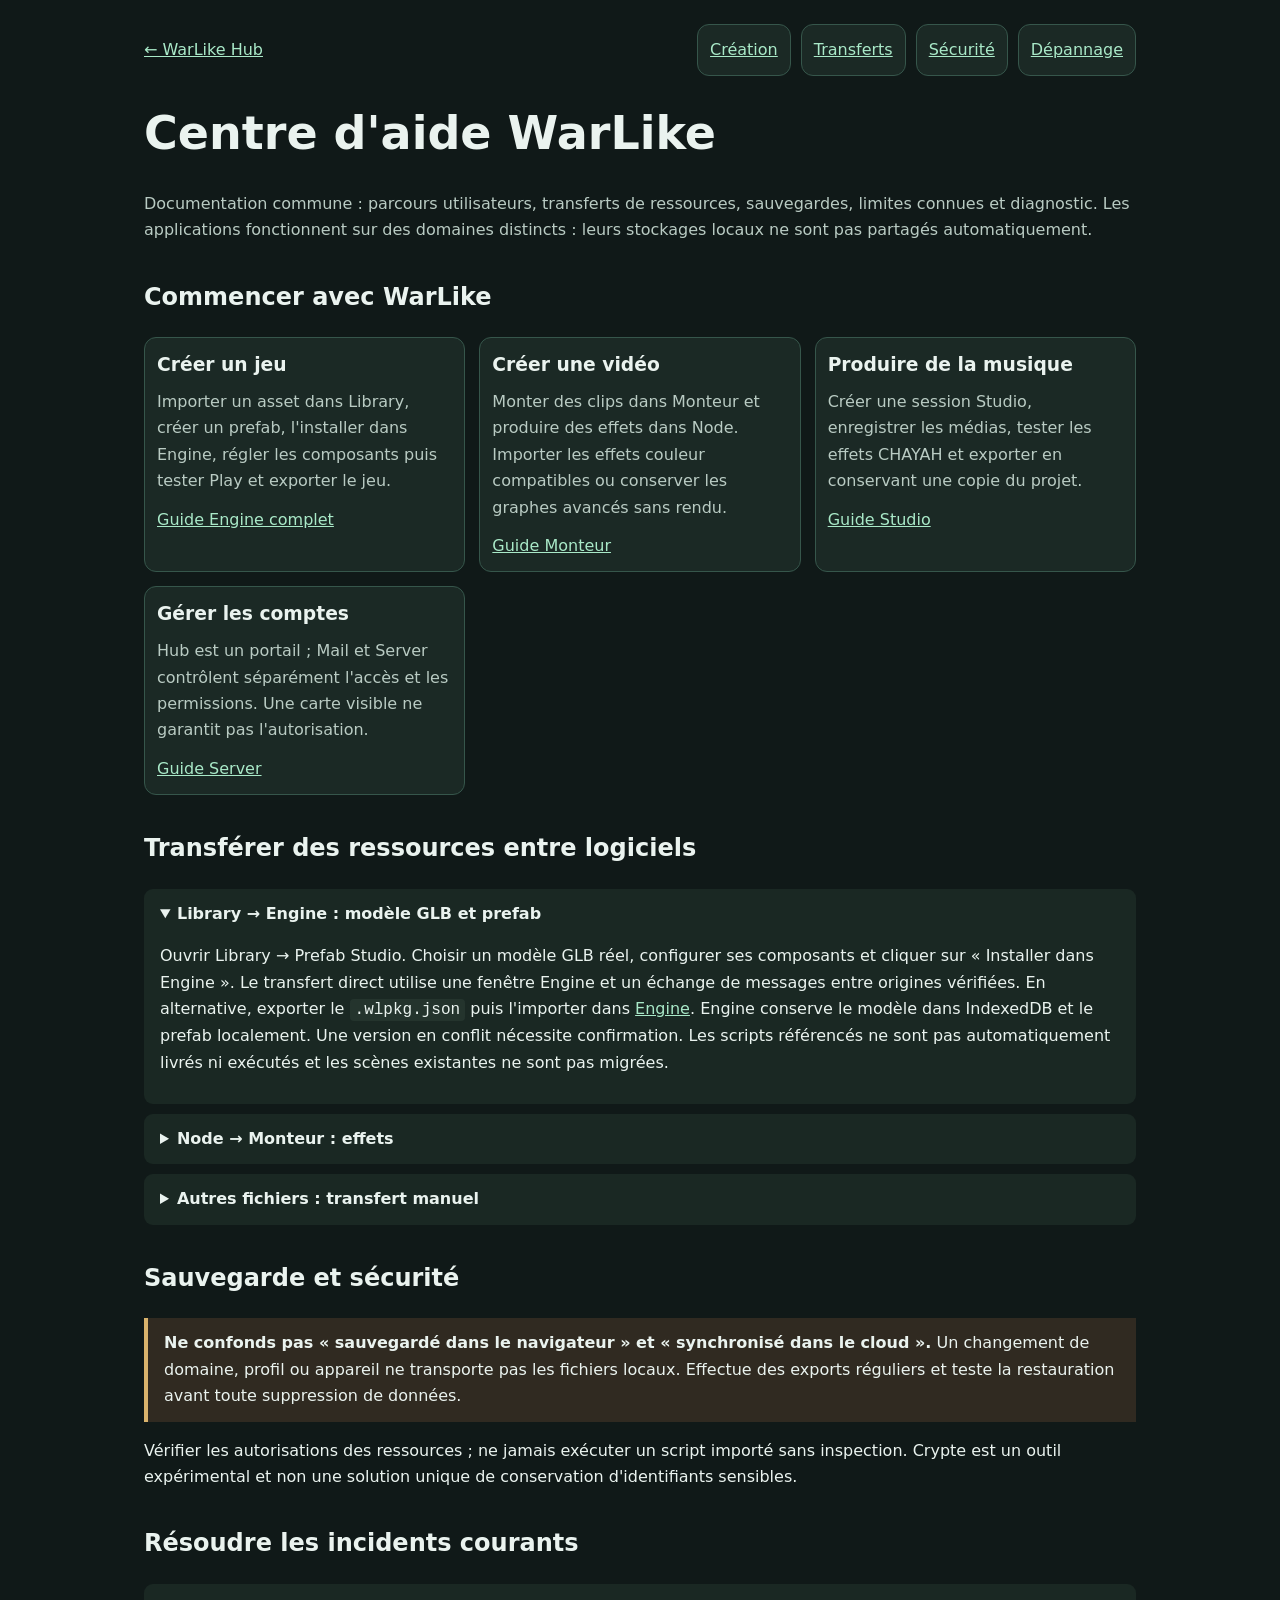
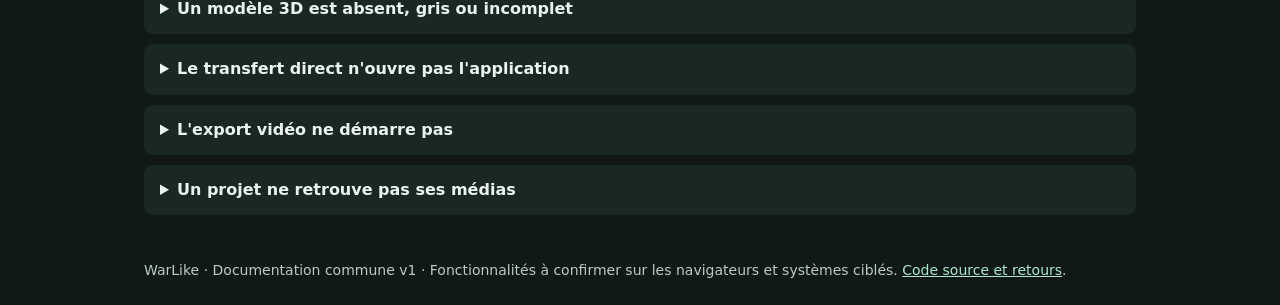
==== guide.html @ f4006328 "docs: add common WarLike user help center and cross-application transfer guide" ====
<!doctype html>
<html lang="fr"><head><meta charset="utf-8"><meta name="viewport" content="width=device-width,initial-scale=1"><meta name="theme-color" content="#111b18"><title>WarLike — Centre d'aide commun</title><style>
:root{font:16px/1.65 system-ui,sans-serif;color-scheme:dark;background:#101918;color:#eaf3ef}*{box-sizing:border-box}body{margin:0}main{max-width:1040px;margin:auto;padding:24px}a{color:#a9e9c8}a:focus-visible,summary:focus-visible{outline:3px solid #afffd2;outline-offset:3px}header{display:flex;align-items:center;justify-content:space-between;flex-wrap:wrap;gap:12px}h1{font-size:clamp(28px,5vw,46px);line-height:1.15}h2{margin-top:34px}.intro{color:#b9cbc3}nav{display:flex;gap:10px;flex-wrap:wrap}nav a,.card{border:1px solid #36564b;background:#1b2925;border-radius:12px;padding:12px}.grid{display:grid;grid-template-columns:repeat(auto-fit,minmax(245px,1fr));gap:14px}.card h3{margin:0 0 8px}.card p{margin:0 0 12px;color:#b9cbc3}.alert{border-left:4px solid #d9b36c;padding:12px 16px;background:#302a21}details{background:#1a2823;margin:10px 0;padding:12px 16px;border-radius:9px}summary{cursor:pointer;font-weight:700}code{background:#24342d;padding:2px 5px;border-radius:4px}footer{margin-top:44px;color:#b9cbc3;font-size:14px}@media(max-width:600px){main{padding:16px}}</style></head>
<body><main><header><a href="./">← WarLike Hub</a><nav aria-label="Documentation"><a href="#creation">Création</a><a href="#transferts">Transferts</a><a href="#securite">Sécurité</a><a href="#depannage">Dépannage</a></nav></header>
<h1>Centre d'aide WarLike</h1><p class="intro">Documentation commune : parcours utilisateurs, transferts de ressources, sauvegardes, limites connues et diagnostic. Les applications fonctionnent sur des domaines distincts : leurs stockages locaux ne sont pas partagés automatiquement.</p>
<section id="creation"><h2>Commencer avec WarLike</h2><div class="grid">
<article class="card"><h3>Créer un jeu</h3><p>Importer un asset dans Library, créer un prefab, l'installer dans Engine, régler les composants puis tester Play et exporter le jeu.</p><a href="https://warlike-engine.pages.dev/docs/debuter-de-zero.html">Guide Engine complet</a></article>
<article class="card"><h3>Créer une vidéo</h3><p>Monter des clips dans Monteur et produire des effets dans Node. Importer les effets couleur compatibles ou conserver les graphes avancés sans rendu.</p><a href="https://github.com/Motherlode94/WarLike-Monteur#readme">Guide Monteur</a></article>
<article class="card"><h3>Produire de la musique</h3><p>Créer une session Studio, enregistrer les médias, tester les effets CHAYAH et exporter en conservant une copie du projet.</p><a href="https://github.com/Motherlode94/WarLike-Studio#readme">Guide Studio</a></article>
<article class="card"><h3>Gérer les comptes</h3><p>Hub est un portail ; Mail et Server contrôlent séparément l'accès et les permissions. Une carte visible ne garantit pas l'autorisation.</p><a href="https://github.com/Motherlode94/WarLike-Server#readme">Guide Server</a></article></div></section>
<section id="transferts"><h2>Transférer des ressources entre logiciels</h2>
<details open><summary>Library → Engine : modèle GLB et prefab</summary><p>Ouvrir Library → Prefab Studio. Choisir un modèle GLB réel, configurer ses composants et cliquer sur « Installer dans Engine ». Le transfert direct utilise une fenêtre Engine et un échange de messages entre origines vérifiées. En alternative, exporter le <code>.wlpkg.json</code> puis l'importer dans <a href="https://warlike-engine.pages.dev/asset-store/library-import.html">Engine</a>. Engine conserve le modèle dans IndexedDB et le prefab localement. Une version en conflit nécessite confirmation. Les scripts référencés ne sont pas automatiquement livrés ni exécutés et les scènes existantes ne sont pas migrées.</p></details>
<details><summary>Node → Monteur : effets</summary><p>Choisir « Envoyer à Monteur » dans Node puis sélectionner un clip dans Monteur pour recevoir le graphe. Le format <code>warlike-node-effect</code> version 1 conserve les nœuds, connexions, masques et animations. Les corrections couleur linéaires peuvent être appliquées. Les compositions complexes sont conservées dans le projet, mais leur rendu dans Monteur n'est pas encore pris en charge et l'export vidéo est bloqué tant que ces effets ne sont pas compatibles.</p></details>
<details><summary>Autres fichiers : transfert manuel</summary><p>Exporter un fichier depuis sa source puis l'importer dans l'application cible. Aucun espace de stockage commun entre domaines n'est garanti. Préférer les formats PNG, GLB auto-contenu, WAV, MIDI, WebM et les JSON WarLike versionnés selon le logiciel. Toujours vérifier les licences et conserver les médias originaux : plusieurs projets JSON mémorisent les références mais pas les octets.</p></details>
</section><section id="securite"><h2>Sauvegarde et sécurité</h2><div class="alert"><strong>Ne confonds pas « sauvegardé dans le navigateur » et « synchronisé dans le cloud ».</strong> Un changement de domaine, profil ou appareil ne transporte pas les fichiers locaux. Effectue des exports réguliers et teste la restauration avant toute suppression de données.</div><p>Vérifier les autorisations des ressources ; ne jamais exécuter un script importé sans inspection. Crypte est un outil expérimental et non une solution unique de conservation d'identifiants sensibles.</p></section>
<section id="depannage"><h2>Résoudre les incidents courants</h2>
<details><summary>Un modèle 3D est absent, gris ou incomplet</summary><p>Vérifier que le GLB est au format 2.0, contient des maillages et embarque ses textures/buffers. Les dépendances externes sont refusées par l'import de prefabs Engine. Contrôler WebGL et les noms exacts des pièces articulées.</p></details>
<details><summary>Le transfert direct n'ouvre pas l'application</summary><p>Autoriser l'ouverture explicite de la fenêtre pour le domaine WarLike concerné. Vérifier la disponibilité des deux sites et les erreurs affichées. Utiliser l'export/import manuel si le transfert direct échoue ; aucun fichier n'est transmis à un serveur central.</p></details>
<details><summary>L'export vidéo ne démarre pas</summary><p>Vérifier la présence de médias locaux, la compatibilité WebM/MediaRecorder et les graphes Node. Les graphes avancés ne doivent pas être exportés comme si leur rendu avait été calculé.</p></details>
<details><summary>Un projet ne retrouve pas ses médias</summary><p>Réimporter les fichiers sources avant le projet JSON, lorsque le logiciel fonctionne par références. Vérifier que les noms, tailles et formats correspondent.</p></details></section>
<footer>WarLike · Documentation commune v1 · Fonctionnalités à confirmer sur les navigateurs et systèmes ciblés. <a href="https://github.com/Motherlode94/WarLike-Hub">Code source et retours</a>.</footer></main></body></html>
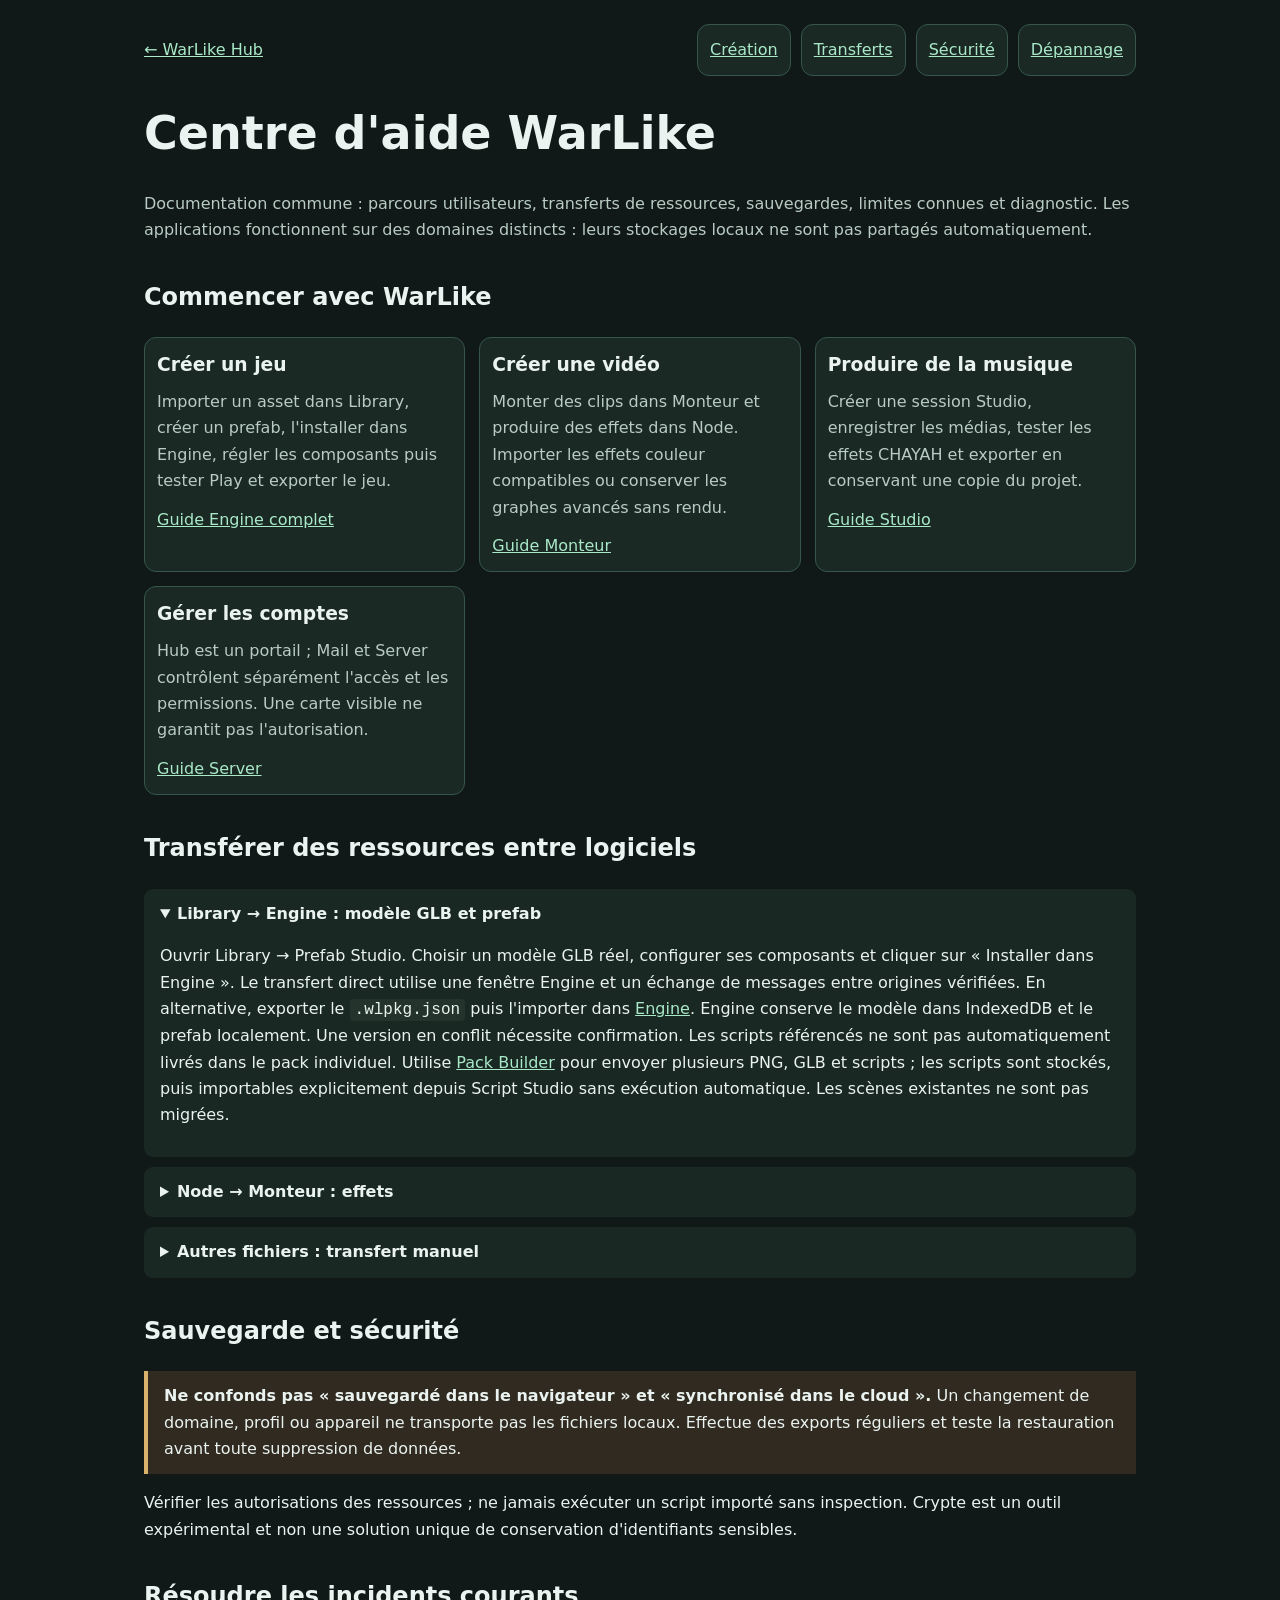
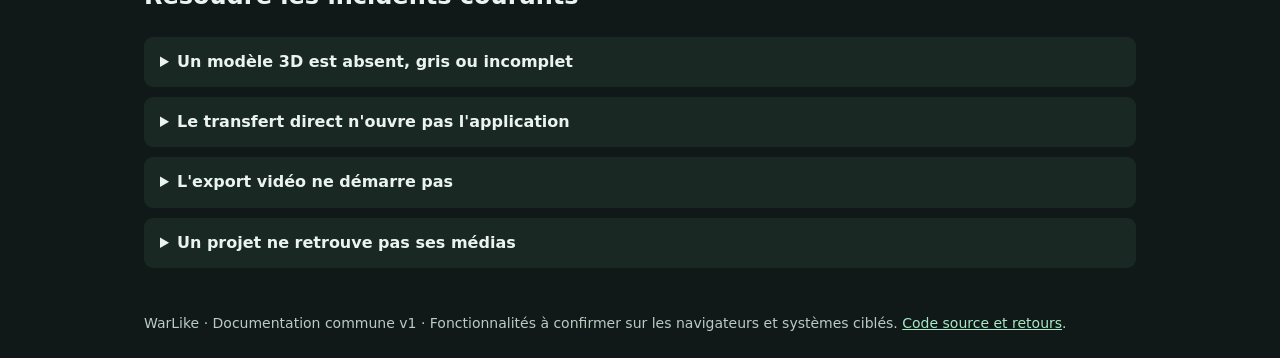
==== commit 62b7f77c: "docs: reflect Node Canvas2D rendering and Library multi-asset batch installer" ====
--- a/guide.html
+++ b/guide.html
@@ -9,13 +9,13 @@
 <article class="card"><h3>Produire de la musique</h3><p>Créer une session Studio, enregistrer les médias, tester les effets CHAYAH et exporter en conservant une copie du projet.</p><a href="https://github.com/Motherlode94/WarLike-Studio#readme">Guide Studio</a></article>
 <article class="card"><h3>Gérer les comptes</h3><p>Hub est un portail ; Mail et Server contrôlent séparément l'accès et les permissions. Une carte visible ne garantit pas l'autorisation.</p><a href="https://github.com/Motherlode94/WarLike-Server#readme">Guide Server</a></article></div></section>
 <section id="transferts"><h2>Transférer des ressources entre logiciels</h2>
-<details open><summary>Library → Engine : modèle GLB et prefab</summary><p>Ouvrir Library → Prefab Studio. Choisir un modèle GLB réel, configurer ses composants et cliquer sur « Installer dans Engine ». Le transfert direct utilise une fenêtre Engine et un échange de messages entre origines vérifiées. En alternative, exporter le <code>.wlpkg.json</code> puis l'importer dans <a href="https://warlike-engine.pages.dev/asset-store/library-import.html">Engine</a>. Engine conserve le modèle dans IndexedDB et le prefab localement. Une version en conflit nécessite confirmation. Les scripts référencés ne sont pas automatiquement livrés ni exécutés et les scènes existantes ne sont pas migrées.</p></details>
-<details><summary>Node → Monteur : effets</summary><p>Choisir « Envoyer à Monteur » dans Node puis sélectionner un clip dans Monteur pour recevoir le graphe. Le format <code>warlike-node-effect</code> version 1 conserve les nœuds, connexions, masques et animations. Les corrections couleur linéaires peuvent être appliquées. Les compositions complexes sont conservées dans le projet, mais leur rendu dans Monteur n'est pas encore pris en charge et l'export vidéo est bloqué tant que ces effets ne sont pas compatibles.</p></details>
+<details open><summary>Library → Engine : modèle GLB et prefab</summary><p>Ouvrir Library → Prefab Studio. Choisir un modèle GLB réel, configurer ses composants et cliquer sur « Installer dans Engine ». Le transfert direct utilise une fenêtre Engine et un échange de messages entre origines vérifiées. En alternative, exporter le <code>.wlpkg.json</code> puis l'importer dans <a href="https://warlike-engine.pages.dev/asset-store/library-import.html">Engine</a>. Engine conserve le modèle dans IndexedDB et le prefab localement. Une version en conflit nécessite confirmation. Les scripts référencés ne sont pas automatiquement livrés dans le pack individuel. Utilise <a href="https://warlike-library.pages.dev/pack-builder.html">Pack Builder</a> pour envoyer plusieurs PNG, GLB et scripts ; les scripts sont stockés, puis importables explicitement depuis Script Studio sans exécution automatique. Les scènes existantes ne sont pas migrées.</p></details>
+<details><summary>Node → Monteur : effets</summary><p>Choisir « Envoyer à Monteur » dans Node puis sélectionner un clip dans Monteur pour recevoir le graphe. Le format <code>warlike-node-effect</code> version 1 conserve les nœuds, connexions, masques et animations. Monteur calcule via Canvas2D les graphes à source média unique : corrections couleur, masques, détourage chroma, flou, fusion de couches, RGB et keyframes. Les graphes avec plusieurs sources indépendantes restent conservés mais leur rendu et export sont refusés.</p></details>
 <details><summary>Autres fichiers : transfert manuel</summary><p>Exporter un fichier depuis sa source puis l'importer dans l'application cible. Aucun espace de stockage commun entre domaines n'est garanti. Préférer les formats PNG, GLB auto-contenu, WAV, MIDI, WebM et les JSON WarLike versionnés selon le logiciel. Toujours vérifier les licences et conserver les médias originaux : plusieurs projets JSON mémorisent les références mais pas les octets.</p></details>
 </section><section id="securite"><h2>Sauvegarde et sécurité</h2><div class="alert"><strong>Ne confonds pas « sauvegardé dans le navigateur » et « synchronisé dans le cloud ».</strong> Un changement de domaine, profil ou appareil ne transporte pas les fichiers locaux. Effectue des exports réguliers et teste la restauration avant toute suppression de données.</div><p>Vérifier les autorisations des ressources ; ne jamais exécuter un script importé sans inspection. Crypte est un outil expérimental et non une solution unique de conservation d'identifiants sensibles.</p></section>
 <section id="depannage"><h2>Résoudre les incidents courants</h2>
 <details><summary>Un modèle 3D est absent, gris ou incomplet</summary><p>Vérifier que le GLB est au format 2.0, contient des maillages et embarque ses textures/buffers. Les dépendances externes sont refusées par l'import de prefabs Engine. Contrôler WebGL et les noms exacts des pièces articulées.</p></details>
 <details><summary>Le transfert direct n'ouvre pas l'application</summary><p>Autoriser l'ouverture explicite de la fenêtre pour le domaine WarLike concerné. Vérifier la disponibilité des deux sites et les erreurs affichées. Utiliser l'export/import manuel si le transfert direct échoue ; aucun fichier n'est transmis à un serveur central.</p></details>
-<details><summary>L'export vidéo ne démarre pas</summary><p>Vérifier la présence de médias locaux, la compatibilité WebM/MediaRecorder et les graphes Node. Les graphes avancés ne doivent pas être exportés comme si leur rendu avait été calculé.</p></details>
+<details><summary>L'export vidéo ne démarre pas</summary><p>Vérifier la présence de médias locaux, la compatibilité WebM/MediaRecorder et les graphes Node. Les graphes à plusieurs sources indépendantes ou nœuds non reconnus sont refusés avant export.</p></details>
 <details><summary>Un projet ne retrouve pas ses médias</summary><p>Réimporter les fichiers sources avant le projet JSON, lorsque le logiciel fonctionne par références. Vérifier que les noms, tailles et formats correspondent.</p></details></section>
 <footer>WarLike · Documentation commune v1 · Fonctionnalités à confirmer sur les navigateurs et systèmes ciblés. <a href="https://github.com/Motherlode94/WarLike-Hub">Code source et retours</a>.</footer></main></body></html>
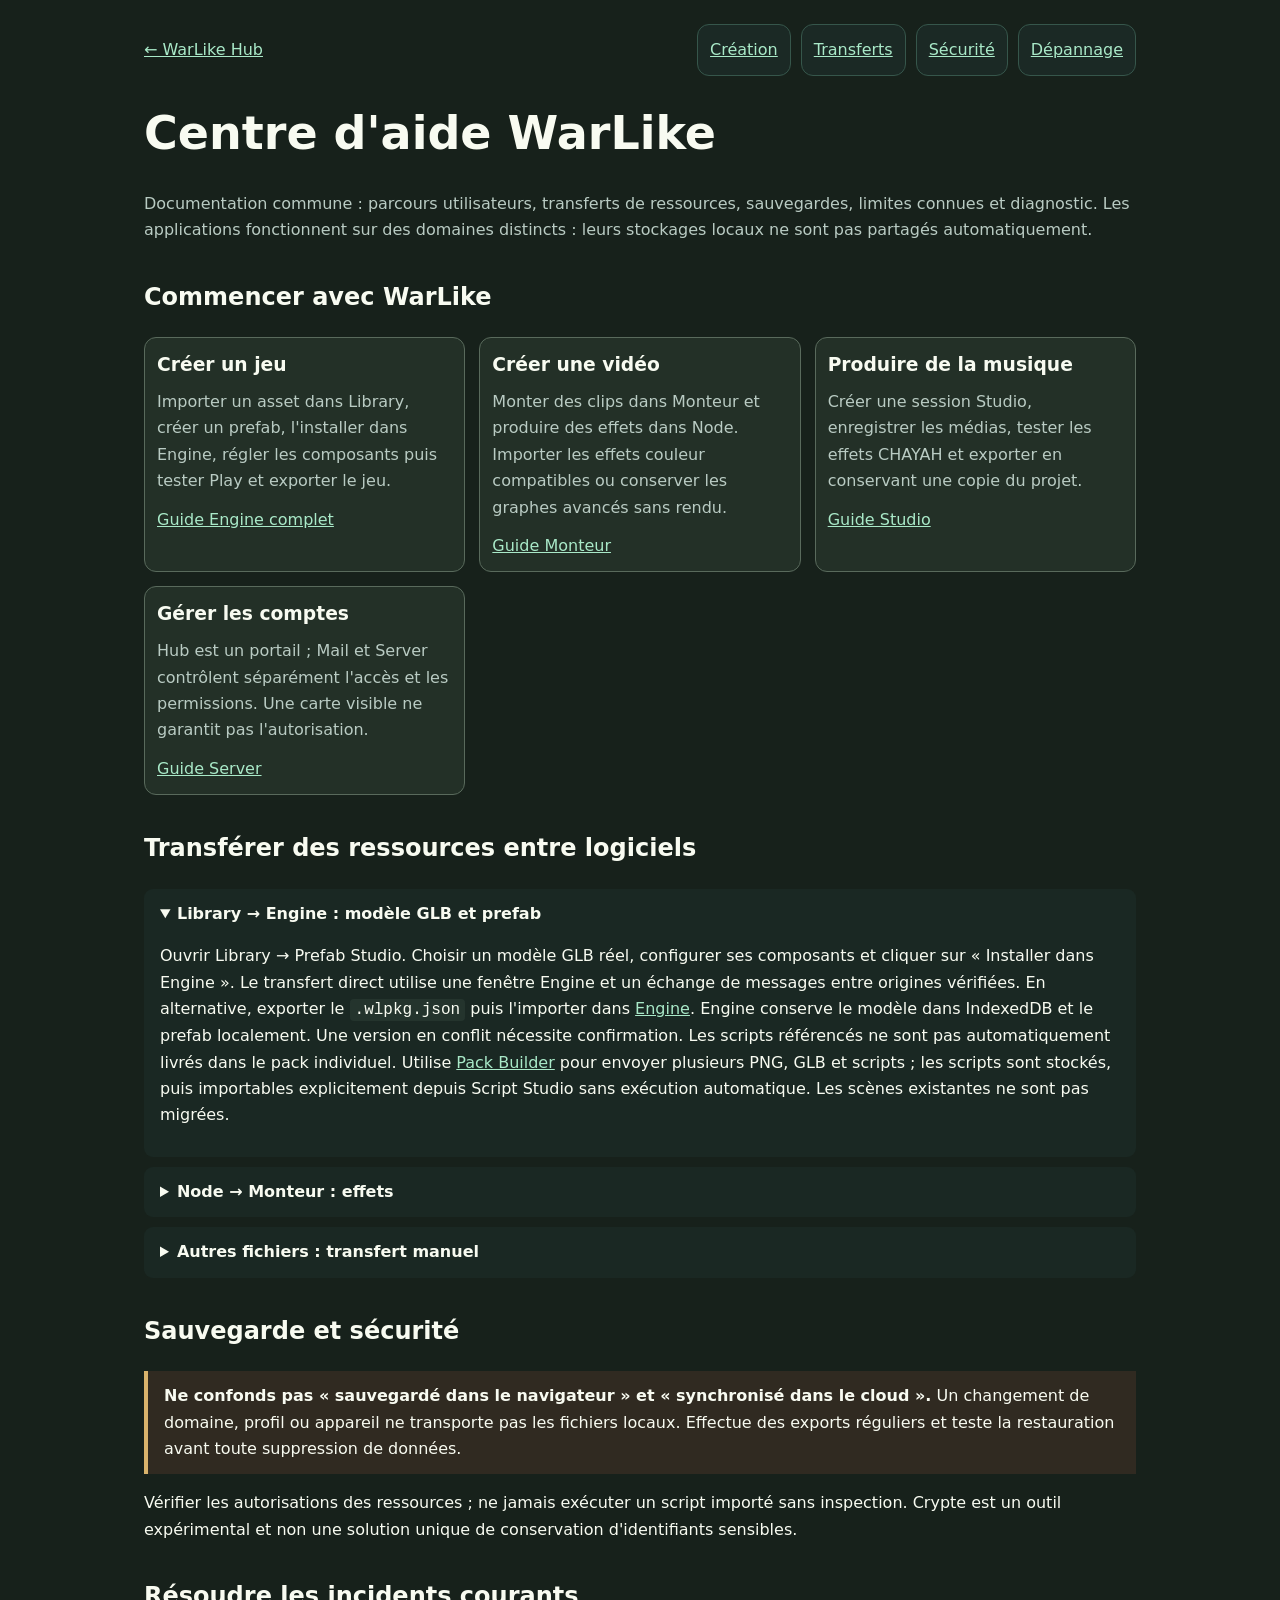
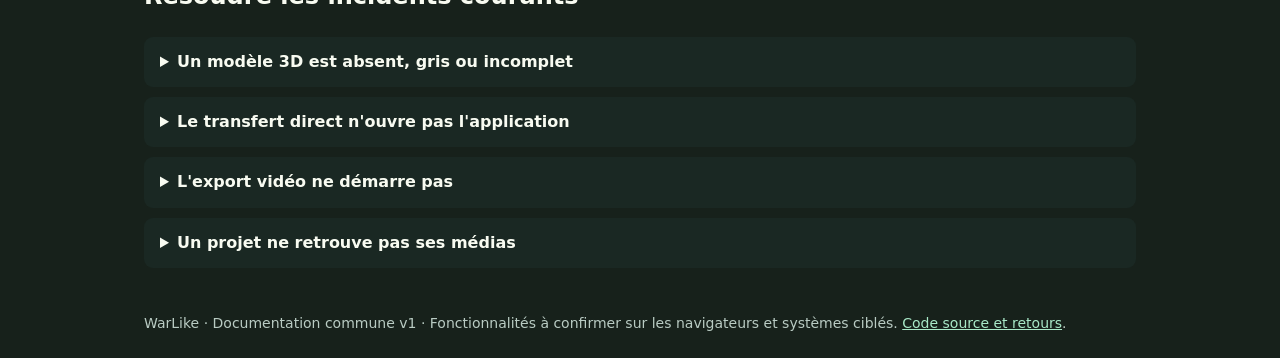
==== commit c06db89c: "Unify WarLike shell around the canonical local theme foundation" ====
--- a/guide.html
+++ b/guide.html
@@ -1,6 +1,9 @@
 <!doctype html>
-<html lang="fr"><head><meta charset="utf-8"><meta name="viewport" content="width=device-width,initial-scale=1"><meta name="theme-color" content="#111b18"><title>WarLike — Centre d'aide commun</title><style>
-:root{font:16px/1.65 system-ui,sans-serif;color-scheme:dark;background:#101918;color:#eaf3ef}*{box-sizing:border-box}body{margin:0}main{max-width:1040px;margin:auto;padding:24px}a{color:#a9e9c8}a:focus-visible,summary:focus-visible{outline:3px solid #afffd2;outline-offset:3px}header{display:flex;align-items:center;justify-content:space-between;flex-wrap:wrap;gap:12px}h1{font-size:clamp(28px,5vw,46px);line-height:1.15}h2{margin-top:34px}.intro{color:#b9cbc3}nav{display:flex;gap:10px;flex-wrap:wrap}nav a,.card{border:1px solid #36564b;background:#1b2925;border-radius:12px;padding:12px}.grid{display:grid;grid-template-columns:repeat(auto-fit,minmax(245px,1fr));gap:14px}.card h3{margin:0 0 8px}.card p{margin:0 0 12px;color:#b9cbc3}.alert{border-left:4px solid #d9b36c;padding:12px 16px;background:#302a21}details{background:#1a2823;margin:10px 0;padding:12px 16px;border-radius:9px}summary{cursor:pointer;font-weight:700}code{background:#24342d;padding:2px 5px;border-radius:4px}footer{margin-top:44px;color:#b9cbc3;font-size:14px}@media(max-width:600px){main{padding:16px}}</style></head>
+<html data-warlike-app="warlike-hub" lang="fr"><head><meta charset="utf-8"><meta name="viewport" content="width=device-width,initial-scale=1"><meta name="theme-color" content="#111b18"><title>WarLike — Centre d'aide commun</title><style>
+:root{font:16px/1.65 system-ui,sans-serif;color-scheme:dark;background:#101918;color:#eaf3ef}*{box-sizing:border-box}body{margin:0}main{max-width:1040px;margin:auto;padding:24px}a{color:#a9e9c8}a:focus-visible,summary:focus-visible{outline:3px solid #afffd2;outline-offset:3px}header{display:flex;align-items:center;justify-content:space-between;flex-wrap:wrap;gap:12px}h1{font-size:clamp(28px,5vw,46px);line-height:1.15}h2{margin-top:34px}.intro{color:#b9cbc3}nav{display:flex;gap:10px;flex-wrap:wrap}nav a,.card{border:1px solid #36564b;background:#1b2925;border-radius:12px;padding:12px}.grid{display:grid;grid-template-columns:repeat(auto-fit,minmax(245px,1fr));gap:14px}.card h3{margin:0 0 8px}.card p{margin:0 0 12px;color:#b9cbc3}.alert{border-left:4px solid #d9b36c;padding:12px 16px;background:#302a21}details{background:#1a2823;margin:10px 0;padding:12px 16px;border-radius:9px}summary{cursor:pointer;font-weight:700}code{background:#24342d;padding:2px 5px;border-radius:4px}footer{margin-top:44px;color:#b9cbc3;font-size:14px}@media(max-width:600px){main{padding:16px}}</style>
+<link rel="stylesheet" href="./design-system/warlike-foundation.css?v=1.1">
+<link rel="stylesheet" href="./design-system/warlike-shell.css?v=1.1">
+</head>
 <body><main><header><a href="./">← WarLike Hub</a><nav aria-label="Documentation"><a href="#creation">Création</a><a href="#transferts">Transferts</a><a href="#securite">Sécurité</a><a href="#depannage">Dépannage</a></nav></header>
 <h1>Centre d'aide WarLike</h1><p class="intro">Documentation commune : parcours utilisateurs, transferts de ressources, sauvegardes, limites connues et diagnostic. Les applications fonctionnent sur des domaines distincts : leurs stockages locaux ne sont pas partagés automatiquement.</p>
 <section id="creation"><h2>Commencer avec WarLike</h2><div class="grid">
--- a/design-system/warlike-shell.css
+++ b/design-system/warlike-shell.css
@@ -0,0 +1,13 @@
+/* WarLike shell adapter — presentation only; retain app layout and semantic states. */
+html[data-warlike-app="warlike-hub"],html[data-warlike-app="warlike-hub"] body.light{--bg:var(--wl-bg);--panel:var(--wl-surface);--panel2:var(--wl-surface-alt);--surface:var(--wl-surface);--soft:var(--wl-surface-alt);--side:var(--wl-bg);--line:var(--wl-border);--text:var(--wl-text);--white:var(--wl-text);--muted:var(--wl-text-muted);--accent:var(--wl-accent);--green:var(--wl-accent);--primary:var(--wl-primary);--teal:var(--wl-accent);}
+html[data-warlike-app="warlike-hub"] :is(.side,.topbar,.mobileHeader,.card,.search,.sideNote,.empty,.notice){background:var(--wl-surface);border-color:var(--wl-border);color:var(--wl-text)}
+html[data-warlike-app="warlike-hub"] :is(.hero,.welcome){background:linear-gradient(115deg,var(--wl-surface-alt),var(--wl-surface));border-color:var(--wl-border);color:var(--wl-text)}
+html[data-warlike-app="warlike-hub"] :is(.brand small,.brand-sub,.muted,.hint,.tag,.pill,.kicker,.side-title){color:var(--wl-text-muted)}
+html[data-warlike-app="warlike-hub"] :is(.eyebrow,.brand em,.brand b,.brand strong span,.logo span){color:var(--wl-accent)}
+html[data-warlike-app="warlike-hub"] :is(.primary,.btn.primary,.button:not(.secondary),.cta,.read,.new-room,.export-btn,.compose-launch,.hub-primary){background:var(--wl-primary);border-color:var(--wl-primary);color:var(--wl-primary-text);border-radius:var(--wl-radius-sm)}
+html[data-warlike-app="warlike-hub"] :is(.primary,.btn.primary,.cta,.read,.export-btn,.compose-launch):hover:not(:disabled){background:var(--wl-surface-alt);color:var(--wl-text);border-color:var(--wl-focus)}
+html[data-warlike-app="warlike-hub"] :is(.btn:not(.primary),.secondary,.button.secondary,.ghost,.outline,.import-button,.header-actions button){background:var(--wl-surface-alt);border-color:var(--wl-border);color:var(--wl-text)}
+html[data-warlike-app="warlike-hub"] :is(input:not([type=color]):not([type=range]):not([type=checkbox]):not([type=radio]):not([type=file]),select,textarea){background:var(--wl-bg);border-color:var(--wl-border);color:var(--wl-text)}
+html[data-warlike-app="warlike-hub"] :is(input,textarea)::placeholder{color:var(--wl-text-muted);opacity:1}
+html[data-warlike-app="warlike-hub"] :is(nav button,nav a,.nav button,.filters button,.filter,.tab):is(.active,[aria-current=page],[aria-current=true],[aria-pressed=true]){background:var(--wl-surface-alt);border-color:var(--wl-focus);color:var(--wl-text)}
+html[data-warlike-app="warlike-hub"] :is(.mark,.brand-mark,.logo:not(a),.brand .mark){background:var(--wl-forest);border-color:var(--wl-sage);color:var(--wl-ivory)}
